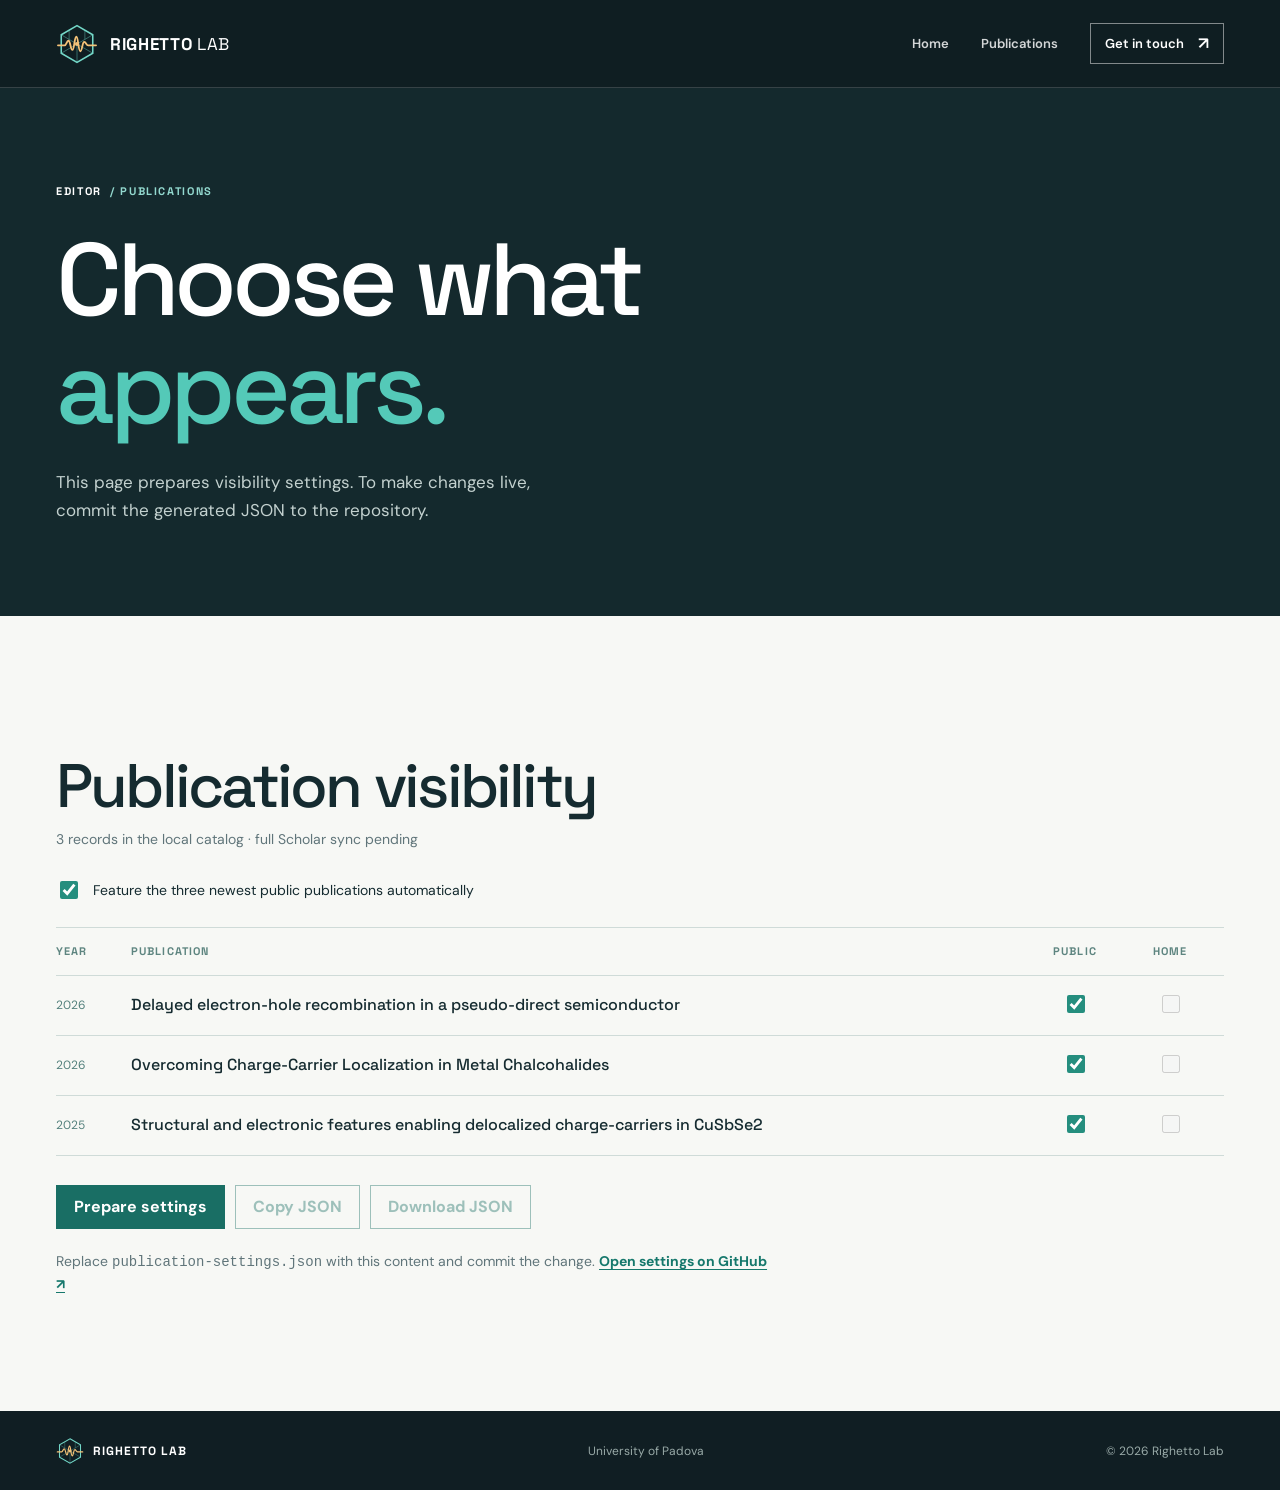
==== manage-publications.html @ 60f11b6e "Add Scholar publication archive and updated people table" ====
<!doctype html>
<html lang="en">
  <head>
    <meta charset="utf-8">
    <meta name="viewport" content="width=device-width, initial-scale=1">
    <meta name="theme-color" content="#101e23">
    <meta name="robots" content="noindex">
    <title>Publication Visibility | Righetto Lab</title>
    <link rel="icon" type="image/svg+xml" href="assets/mark.svg">
    <link rel="preconnect" href="https://fonts.googleapis.com">
    <link rel="preconnect" href="https://fonts.gstatic.com" crossorigin>
    <link href="https://fonts.googleapis.com/css2?family=DM+Sans:wght@400;500;600;700&family=Space+Grotesk:wght@400;500;600;700&display=swap" rel="stylesheet">
    <link rel="stylesheet" href="styles.css">
    <script src="script.js" defer></script>
    <script src="publications.js" defer></script>
  </head>
  <body>
    <a class="skip-link" href="#main">Skip to content</a>
    <header class="site-header inner-header" id="site-header"><a class="brand" href="index.html" aria-label="Righetto Lab, home"><img src="assets/mark.svg" alt="" width="42" height="42"><span class="brand-name">RIGHETTO <span>LAB</span></span></a><nav class="desktop-nav" aria-label="Main navigation"><a href="index.html">Home</a><a href="publications.html">Publications</a><a class="nav-contact" href="index.html#contact">Get in touch <span aria-hidden="true">&#8599;</span></a></nav><button class="menu-toggle" type="button" aria-label="Open navigation" aria-expanded="false" aria-controls="mobile-nav"><span></span><span></span></button></header>
    <nav class="mobile-nav" id="mobile-nav" aria-label="Mobile navigation" hidden><a href="index.html">Home</a><a href="publications.html">Publications</a><a href="index.html#contact">Get in touch</a></nav>
    <main id="main">
      <section class="manager-intro"><div class="page-wrap"><div class="section-label section-label-light"><span>EDITOR</span> / PUBLICATIONS</div><h1 class="display-heading">Choose what<br><em>appears.</em></h1><p>This page prepares visibility settings. To make changes live, commit the generated JSON to the repository.</p></div></section>
      <section class="manager-section section-pad"><div class="page-wrap">
        <div class="manager-heading"><h2>Publication visibility</h2><p id="manager-status" aria-live="polite">Loading publication records...</p></div>
        <label class="automatic-featured"><input type="checkbox" id="automatic-featured"> Feature the three newest public publications automatically</label>
        <div class="manager-table-wrap"><table class="manager-table"><thead><tr><th scope="col">Year</th><th scope="col">Publication</th><th scope="col">Public</th><th scope="col">Home</th></tr></thead><tbody id="manager-publications"></tbody></table></div>
        <div class="manager-actions"><button class="action-button" type="button" id="prepare-settings">Prepare settings</button><button class="secondary-button" type="button" id="copy-settings" disabled>Copy JSON</button><button class="secondary-button" type="button" id="download-settings" disabled>Download JSON</button></div>
        <textarea id="settings-output" class="settings-output" aria-label="Generated publication settings JSON" readonly hidden></textarea>
        <p class="manager-instruction">Replace <code>publication-settings.json</code> with this content and commit the change. <a href="https://github.com/Semicond-Collective/Lab/edit/main/publication-settings.json" target="_blank" rel="noopener noreferrer">Open settings on GitHub &#8599;</a></p>
      </div></section>
    </main>
    <footer class="site-footer"><div class="page-wrap footer-layout"><a class="footer-brand" href="index.html"><img src="assets/mark.svg" alt="" width="28" height="28"> RIGHETTO LAB</a><span>University of Padova</span><span>&copy; <span id="year">2026</span> Righetto Lab</span></div></footer>
  </body>
</html>
---- styles.css ----
:root {
  --ink: #152b30;
  --deep: #101e23;
  --teal: #54c9b8;
  --pale: #edf4f2;
  --paper: #f7f8f5;
  --line: #cfdbd8;
  --muted: #60757a;
  --amber: #f0bd78;
  --font-display: 'Space Grotesk', 'Trebuchet MS', sans-serif;
  --font-body: 'DM Sans', 'Trebuchet MS', sans-serif;
  --wrap: min(100% - 112px, 1380px);
}

* { box-sizing: border-box; }
html { scroll-behavior: smooth; }
body { margin: 0; background: var(--paper); color: var(--ink); font-family: var(--font-body); -webkit-font-smoothing: antialiased; }
body.menu-open { overflow: hidden; }
button, a { -webkit-tap-highlight-color: transparent; }
a { color: inherit; text-decoration: none; }
button { font: inherit; }
img { display: block; max-width: 100%; }
::selection { background: var(--teal); color: var(--deep); }
:focus-visible { outline: 2px solid var(--teal); outline-offset: 5px; }
.page-wrap { width: var(--wrap); margin-inline: auto; }
.skip-link { position: absolute; left: 16px; top: -80px; z-index: 100; padding: 10px 16px; background: white; color: var(--ink); }
.skip-link:focus { top: 16px; }

.site-header { position: fixed; inset: 0 0 auto; z-index: 50; height: 88px; display: flex; align-items: center; justify-content: space-between; padding: 0 max(56px, calc((100vw - 1380px) / 2)); color: white; border-bottom: 1px solid rgba(255,255,255,.16); transition: background .3s ease, height .3s ease, box-shadow .3s ease; }
.site-header.scrolled, body.menu-open .site-header { height: 76px; background: rgba(16,30,35,.97); box-shadow: 0 8px 28px rgba(0,0,0,.13); }
.brand { display: inline-flex; align-items: center; gap: 12px; flex: none; }
.brand img { width: 42px; height: 42px; }
.brand-name { font-family: var(--font-display); font-size: 17px; font-weight: 700; letter-spacing: .04em; white-space: nowrap; }
.brand-name span { font-weight: 400; }
.desktop-nav { display: flex; align-items: center; gap: clamp(21px, 2.5vw, 42px); font-size: 13px; font-weight: 600; }
.desktop-nav a:not(.nav-contact) { position: relative; padding-block: 34px; color: rgba(255,255,255,.82); transition: color .2s; }
.desktop-nav a:not(.nav-contact)::after { content: ''; position: absolute; bottom: 27px; left: 0; right: 100%; height: 1px; background: var(--teal); transition: right .25s; }
.desktop-nav a:not(.nav-contact):hover { color: white; }
.desktop-nav a:not(.nav-contact):hover::after { right: 0; }
.nav-contact { display: inline-flex; align-items: center; gap: 14px; padding: 11px 14px; border: 1px solid rgba(255,255,255,.48); transition: border-color .2s, background .2s; }
.nav-contact:hover { background: var(--teal); border-color: var(--teal); color: var(--deep); }
.nav-contact span { font-size: 17px; line-height: 1; }
.menu-toggle, .mobile-nav { display: none; }

.hero { position: relative; height: min(850px, 92svh); min-height: 650px; overflow: hidden; color: white; background: var(--deep); }
.hero-image, .hero-shade { position: absolute; inset: 0; }
.hero-image { background: url('assets/optical-table.webp') center center / cover no-repeat; transform: scale(1.04); will-change: transform; }
.hero-shade { background: linear-gradient(90deg, rgba(7,17,21,.91) 0%, rgba(7,17,21,.78) 27%, rgba(7,17,21,.34) 56%, rgba(7,17,21,.03) 100%), linear-gradient(0deg, rgba(8,20,23,.4), transparent 28%); }
.hero-content { position: relative; z-index: 2; padding-top: clamp(178px, 20vh, 238px); }
.hero-kicker { display: flex; align-items: center; gap: 11px; margin-bottom: 27px; color: #c5d6d4; font-size: 11px; font-weight: 700; letter-spacing: .13em; text-transform: uppercase; }
.signal-dot { width: 7px; height: 7px; flex: none; border-radius: 50%; background: var(--teal); box-shadow: 0 0 15px var(--teal); }
.kicker-separator { opacity: .55; }
.hero h1 { margin: 0; font: 500 clamp(78px, 9.1vw, 154px)/.82 var(--font-display); letter-spacing: -.055em; }
.hero-period { color: var(--teal); }
.hero-statement { margin: 33px 0 13px; font: 500 clamp(23px, 2.3vw, 36px)/1.14 var(--font-display); letter-spacing: -.035em; }
.hero-statement em, .display-heading em { font-style: normal; color: var(--teal); }
.hero-copy { max-width: 438px; margin: 0; color: #cfddda; font-size: 15px; line-height: 1.65; }
.hero-link { display: inline-flex; align-items: center; gap: 37px; padding: 15px 0 11px; margin-top: 28px; border-bottom: 1px solid var(--teal); color: white; font-size: 13px; font-weight: 700; transition: gap .2s, color .2s; }
.hero-link:hover { gap: 47px; color: var(--teal); }
.hero-link span { color: var(--teal); font-size: 19px; }
.hero-edge-note { position: absolute; z-index: 2; right: 55px; bottom: 54px; color: rgba(255,255,255,.7); font: 600 10px var(--font-display); letter-spacing: .22em; writing-mode: vertical-rl; }
.hero-image-credit { position: absolute; bottom: 15px; right: 54px; color: rgba(255,255,255,.6); font-size: 10px; letter-spacing: .05em; }
.enter { animation: enterUp .7s both; }
.hero-kicker.enter { animation-delay: .08s; }
.hero h1.enter { animation-delay: .16s; }
.hero-statement.enter { animation-delay: .28s; }
.hero-copy.enter { animation-delay: .38s; }
.hero-link.enter { animation-delay: .48s; }
@keyframes enterUp { from { opacity: 0; transform: translateY(22px); } to { opacity: 1; transform: translateY(0); } }

.section-pad { padding-block: clamp(88px, 9vw, 150px); }
.section-label { display: flex; align-items: center; gap: 8px; color: #437b78; font: 700 11px var(--font-display); letter-spacing: .15em; }
.section-label span { color: var(--ink); }
.section-label-light { color: #93d9cf; }
.section-label-light span { color: white; }
.display-heading { margin: 0; font: 500 clamp(45px, 5.6vw, 82px)/1.05 var(--font-display); letter-spacing: -.052em; }
.display-heading em { color: #438e86; }
.intro { background: var(--paper); }
.intro-grid { display: grid; grid-template-columns: 1.35fr .65fr; gap: 9%; align-items: end; margin-top: 38px; margin-bottom: 82px; }
.intro-lead { max-width: 460px; margin: 0 0 5px; color: #53676b; font-size: clamp(17px, 1.55vw, 21px); line-height: 1.55; }
.research-list { border-top: 1px solid var(--line); }
.research-row { display: grid; grid-template-columns: 190px minmax(0, 1fr) 28px; gap: 42px; align-items: start; padding: 34px 4px 37px; border-bottom: 1px solid var(--line); transition: padding-left .25s, background .25s; }
.research-row:hover { padding-left: 13px; background: #eef5f2; }
.row-index { padding-top: 6px; color: #52817d; font: 700 10px var(--font-display); letter-spacing: .14em; }
.research-row h3 { margin: 0 0 10px; font: 500 clamp(26px, 2.5vw, 35px)/1.15 var(--font-display); letter-spacing: -.035em; }
.research-row p { max-width: 700px; margin: 0; color: var(--muted); font-size: 15px; line-height: 1.6; }
.row-mark { color: #4a9d91; font-size: 24px; transition: transform .25s; }
.research-row:hover .row-mark { transform: translate(3px, -3px); }

.image-interlude { position: relative; min-height: clamp(500px, 62vw, 690px); overflow: hidden; color: white; background: #284247; }
.image-interlude > img { position: absolute; inset: 0; width: 100%; height: 100%; object-fit: cover; object-position: center 50%; }
.image-interlude-overlay { position: absolute; inset: 0; background: linear-gradient(90deg, rgba(8,25,29,.76), rgba(8,25,29,.28) 58%, transparent), linear-gradient(0deg, rgba(8,25,29,.32), transparent 35%); }
.image-interlude-content { position: relative; padding-top: clamp(93px, 10vw, 145px); }
.image-interlude-content p { margin: 40px 0 0; max-width: 840px; font: 500 clamp(47px, 6.5vw, 99px)/1.05 var(--font-display); letter-spacing: -.055em; }
.image-caption { position: absolute; right: 56px; bottom: 25px; font-size: 10px; color: rgba(255,255,255,.8); }

.approach { background: #13272c; color: white; }
.approach-layout { display: grid; grid-template-columns: 1fr .88fr; gap: 8%; align-items: center; }
.approach .display-heading { margin-top: 41px; font-size: clamp(44px, 5vw, 72px); }
.approach .display-heading em { color: var(--teal); }
.approach-copy > p { max-width: 565px; margin: 28px 0; color: #b5c8c9; font-size: 17px; line-height: 1.7; }
.text-link { display: inline-flex; align-items: center; gap: 26px; padding-block: 8px; border-bottom: 1px solid currentColor; font-size: 13px; font-weight: 700; transition: gap .22s, color .22s; }
.text-link:hover { gap: 36px; color: #2a9b8b; }
.approach .text-link { color: var(--teal); }
.wave-panel { position: relative; min-height: 475px; background: radial-gradient(ellipse at 53% 50%, rgba(33,88,88,.32), transparent 67%); }
.wave-illustration { width: 100%; height: 100%; min-height: 475px; }
.wave-path { stroke-dasharray: 860; stroke-dashoffset: 860; animation: drawWave 2.2s ease forwards paused; }
.wave-panel.is-visible .wave-path { animation-play-state: running; }
@keyframes drawWave { to { stroke-dashoffset: 0; } }

.publications { background: #edf3f1; }
.pub-heading-line { display: flex; justify-content: space-between; align-items: end; gap: 50px; margin: 39px 0 65px; }
.pub-heading-line .text-link { flex: none; margin-bottom: 7px; }
.publication-list { border-top: 1px solid #bbcfca; }
.publication { display: grid; grid-template-columns: 140px minmax(0, 1fr) 30px; gap: 35px; align-items: start; padding: 34px 3px 37px; border-bottom: 1px solid #bbcfca; transition: padding-left .2s, color .2s; }
.publication:hover { padding-left: 13px; color: #288b7d; }
.pub-year { padding-top: 8px; color: #5f837f; font: 700 12px var(--font-display); }
.pub-body { display: grid; gap: 11px; }
.pub-body strong { max-width: 850px; font: 500 clamp(21px, 2.1vw, 29px)/1.22 var(--font-display); letter-spacing: -.025em; }
.pub-body > span { color: #637b7b; font-size: 13px; }
.pub-arrow { font-size: 22px; line-height: 1; }

.people { background: var(--paper); }
.people-layout { display: grid; grid-template-columns: 1.08fr .92fr; gap: 9%; }
.people .display-heading { margin-top: 38px; font-size: clamp(44px, 5vw, 72px); }
.people-content { align-self: end; display: flex; align-items: end; gap: 28px; padding-bottom: 4px; }
.person-monogram { position: relative; display: grid; place-items: center; flex: none; width: 147px; aspect-ratio: 1; background: #dce9e5; color: #2e726d; font: 500 48px var(--font-display); letter-spacing: -.08em; overflow: hidden; }
.monogram-wave { position: absolute; top: -66px; right: -13px; color: #86cbbd; font: 400 190px var(--font-display); transform: rotate(-26deg); opacity: .6; }
.person-info h3 { margin: 0 0 8px; font: 500 26px var(--font-display); letter-spacing: -.04em; }
.person-info p { margin: 0 0 17px; color: var(--muted); font-size: 14px; line-height: 1.55; }

.contact { background: #1c3b3d; color: white; }
.contact-layout { display: grid; grid-template-columns: 1fr .84fr; gap: 10%; align-items: end; }
.contact .display-heading { margin-top: 38px; }
.contact .display-heading em { color: var(--teal); }
.contact-details { padding-bottom: 4px; }
.contact-details > p { margin: 0 0 18px; color: #c4d7d3; font-size: 16px; }
.contact-email { display: inline-flex; align-items: center; gap: 20px; padding-bottom: 12px; border-bottom: 1px solid var(--teal); color: white; font: 500 clamp(19px, 2.2vw, 30px) var(--font-display); letter-spacing: -.03em; overflow-wrap: anywhere; transition: color .2s; }
.contact-email:hover { color: var(--teal); }
.contact-email span { flex: none; color: var(--teal); font-size: 20px; }
.contact-details address { margin-top: 34px; color: #9bb8b7; font-size: 13px; font-style: normal; line-height: 1.8; }
.site-footer { padding-block: 26px; background: #101e23; color: #99aaa8; font-size: 12px; }
.footer-layout { display: flex; align-items: center; justify-content: space-between; gap: 25px; }
.footer-brand { display: inline-flex; align-items: center; gap: 9px; color: white; font: 700 12px var(--font-display); letter-spacing: .08em; }

.publication-message { margin: 0; padding: 30px 3px; color: var(--muted); font-size: 15px; }
.pub-meta { line-height: 1.5; }
.inner-header { background: rgba(16,30,35,.97); }
.archive-intro, .manager-intro { padding-block: 184px 104px; color: white; background: #14292d; }
.archive-intro-inner { display: grid; grid-template-columns: 1.25fr .75fr; column-gap: 9%; align-items: end; }
.archive-intro .section-label, .manager-intro .section-label { grid-column: 1 / -1; margin-bottom: 28px; }
.archive-intro .display-heading, .manager-intro .display-heading { font-size: clamp(68px, 8vw, 118px); }
.archive-intro .display-heading em, .manager-intro .display-heading em { color: var(--teal); }
.archive-intro p, .manager-intro p { max-width: 430px; margin: 0 0 4px; color: #c3d1cf; font-size: 17px; line-height: 1.65; }
.archive-source { display: inline-flex; align-items: center; gap: 16px; grid-column: 2; justify-self: start; margin-top: 27px; border-bottom: 1px solid var(--teal); padding-bottom: 8px; color: var(--teal); font-size: 13px; font-weight: 700; }
.archive-section, .manager-section { background: var(--paper); }
.archive-head { display: flex; justify-content: space-between; align-items: end; gap: 40px; }
.archive-head h2, .manager-heading h2 { margin: 22px 0 9px; font: 500 clamp(39px, 4.8vw, 65px)/1.1 var(--font-display); letter-spacing: -.045em; }
.archive-status, .manager-heading p { margin: 0; color: var(--muted); font-size: 14px; }
.archive-count { margin: 0 0 3px; color: #4b7874; font: 700 12px var(--font-display); white-space: nowrap; }
.archive-toolbar { display: grid; grid-template-columns: minmax(0, 1fr) 190px; gap: 22px; margin-top: 48px; padding-bottom: 25px; }
.archive-toolbar label { display: grid; gap: 10px; color: #527a76; font: 700 11px var(--font-display); letter-spacing: .08em; text-transform: uppercase; }
.archive-toolbar input, .archive-toolbar select { width: 100%; min-height: 49px; padding: 10px 13px; border: 1px solid #b8ceca; border-radius: 0; background: #fff; color: var(--ink); font: 400 15px var(--font-body); letter-spacing: 0; text-transform: none; }
.archive-toolbar input:focus, .archive-toolbar select:focus { border-color: #228b7f; outline: 1px solid #228b7f; }
.archive-list { min-height: 150px; }
.archive-list .publication { grid-template-columns: 100px minmax(0, 1fr) 28px; }
.archive-list .pub-body strong { max-width: 950px; }
.archive-end-note { margin: 25px 0 0; color: #6b817f; font-size: 12px; }
.people-heading { margin-top: 38px; margin-bottom: 65px; }
.people-table-wrap { width: 100%; overflow-x: auto; border-top: 1px solid var(--line); }
.people-table { width: 100%; border-collapse: collapse; text-align: left; table-layout: fixed; }
.people-table th, .people-table td { padding: 25px 15px 27px 0; border-bottom: 1px solid var(--line); vertical-align: top; }
.people-table thead th { padding-block: 13px; color: #5e8580; font: 700 11px var(--font-display); letter-spacing: .12em; text-transform: uppercase; }
.people-table th:first-child, .people-table td:first-child { width: 20%; }
.people-table th:nth-child(2), .people-table td:nth-child(2) { width: 27%; }
.people-table th:nth-child(3), .people-table td:nth-child(3) { width: 40%; }
.people-table th:nth-child(4), .people-table td:nth-child(4) { width: 13%; }
.people-table tbody th { font: 500 clamp(19px, 2vw, 27px)/1.18 var(--font-display); letter-spacing: -.03em; }
.people-table tbody td { color: var(--muted); font-size: 14px; line-height: 1.55; }
.people-table tbody td:first-child { color: #498077; font: 700 11px var(--font-display); letter-spacing: .08em; text-transform: uppercase; }
.people-table a { display: inline-flex; gap: 7px; color: #227f72; font-weight: 700; white-space: nowrap; }
.people-table a:hover { text-decoration: underline; text-underline-offset: 4px; }
.contact-unavailable { color: #91a6a2; }
.alumni-heading { margin: 56px 0 18px; font: 500 30px var(--font-display); letter-spacing: -.04em; }
.manager-intro { padding-bottom: 88px; }
.manager-intro p { margin-top: 27px; max-width: 530px; }
.manager-heading { margin-bottom: 30px; }
.automatic-featured { display: flex; align-items: center; gap: 12px; width: fit-content; margin-bottom: 25px; font-size: 14px; }
.automatic-featured input, .manager-table input { accent-color: #258e7e; width: 18px; height: 18px; cursor: pointer; }
.manager-table-wrap { overflow-x: auto; border-top: 1px solid var(--line); }
.manager-table { width: 100%; border-collapse: collapse; min-width: 640px; text-align: left; }
.manager-table th, .manager-table td { padding: 16px 13px 17px 0; border-bottom: 1px solid var(--line); }
.manager-table thead th { color: #5e8580; font: 700 11px var(--font-display); letter-spacing: .1em; text-transform: uppercase; }
.manager-table th:nth-child(1), .manager-table td:nth-child(1) { width: 75px; }
.manager-table th:nth-child(3), .manager-table td:nth-child(3), .manager-table th:nth-child(4), .manager-table td:nth-child(4) { width: 95px; text-align: center; }
.manager-table tbody th { font: 500 16px/1.35 var(--font-display); }
.manager-table tbody td:first-child { color: #53807c; font-size: 12px; }
.manager-actions { display: flex; flex-wrap: wrap; gap: 10px; margin-top: 29px; }
.action-button, .secondary-button { min-height: 44px; padding: 9px 17px; border: 1px solid #196e64; border-radius: 0; background: #196e64; color: white; font-weight: 700; cursor: pointer; }
.secondary-button { background: transparent; color: #196e64; }
.action-button:hover { background: #10564e; }
.secondary-button:hover { background: #e2f0eb; }
.secondary-button:disabled { opacity: .4; cursor: not-allowed; }
.settings-output { display: block; width: min(100%, 660px); min-height: 180px; margin-top: 20px; padding: 15px; border: 1px solid #b8ceca; background: #fff; color: var(--ink); font: 13px/1.5 monospace; }
.settings-output[hidden] { display: none; }
.manager-instruction { max-width: 720px; margin: 21px 0 0; color: var(--muted); font-size: 14px; line-height: 1.6; }
.manager-instruction a { color: #16786c; font-weight: 700; text-decoration: underline; text-underline-offset: 3px; }

.reveal { opacity: 0; transform: translateY(28px); transition: opacity .7s ease, transform .7s ease; }
.reveal.is-visible { opacity: 1; transform: translateY(0); }

@media (max-width: 1050px) {
  :root { --wrap: min(100% - 72px, 1380px); }
  .site-header { padding-inline: 36px; }
  .desktop-nav { gap: 17px; font-size: 12px; }
  .approach-layout { gap: 3%; }
  .people-content { gap: 18px; }
  .person-monogram { width: 115px; font-size: 40px; }
}

@media (max-width: 800px) {
  :root { --wrap: min(100% - 44px, 1380px); }
  .site-header { height: 74px; padding-inline: 22px; }
  .site-header.scrolled, body.menu-open .site-header { height: 70px; }
  .brand img { width: 37px; height: 37px; }
  .brand-name { font-size: 15px; }
  .desktop-nav { display: none; }
  .menu-toggle { display: grid; gap: 6px; align-content: center; width: 42px; height: 42px; padding: 9px; border: 1px solid rgba(255,255,255,.45); background: transparent; cursor: pointer; }
  .menu-toggle span { width: 100%; height: 1px; background: white; transition: transform .2s; }
  .menu-toggle[aria-expanded="true"] span:first-child { transform: translateY(3.5px) rotate(45deg); }
  .menu-toggle[aria-expanded="true"] span:last-child { transform: translateY(-3.5px) rotate(-45deg); }
  .mobile-nav:not([hidden]) { position: fixed; z-index: 49; inset: 70px 0 0; display: flex; flex-direction: column; padding: 30px 22px; background: #101e23; color: white; }
  .mobile-nav a { padding: 18px 1px; border-bottom: 1px solid rgba(255,255,255,.18); font: 500 28px var(--font-display); }
  .hero { min-height: 640px; height: 91svh; }
  .hero-image { background-position: 59% center; }
  .hero-shade { background: linear-gradient(90deg, rgba(7,17,21,.91), rgba(7,17,21,.65) 60%, rgba(7,17,21,.3)), linear-gradient(0deg, rgba(7,17,21,.45), transparent 40%); }
  .hero-content { padding-top: clamp(175px, 24svh, 245px); }
  .hero h1 { font-size: clamp(72px, 13vw, 116px); }
  .hero-edge-note { display: none; }
  .hero-image-credit { right: 22px; }
  .intro-grid { grid-template-columns: 1fr; gap: 27px; margin-bottom: 60px; }
  .intro-lead { max-width: 650px; }
  .approach-layout, .people-layout, .contact-layout { grid-template-columns: 1fr; gap: 40px; }
  .wave-panel { min-height: 360px; }
  .wave-illustration { min-height: 360px; }
  .people-content { align-self: auto; }
  .contact-layout { gap: 50px; }
  .archive-intro-inner { grid-template-columns: 1fr; }
  .archive-intro p, .archive-source { grid-column: 1; }
  .archive-intro p { margin-top: 29px; }
  .archive-intro, .manager-intro { padding-block: 150px 80px; }
  .people-table { min-width: 680px; }
}

@media (max-width: 600px) {
  :root { --wrap: min(100% - 40px, 1380px); }
  .hero { min-height: 520px; height: 88svh; }
  .hero-content { padding-top: clamp(160px, 23svh, 212px); }
  .hero-kicker { flex-wrap: wrap; max-width: 310px; gap: 8px; margin-bottom: 27px; font-size: 9px; line-height: 1.5; }
  .hero h1 { font-size: clamp(68px, 15.5vw, 91px); }
  .hero-statement { margin-top: 29px; font-size: 26px; }
  .hero-copy { max-width: 340px; font-size: 13px; }
  .hero-link { margin-top: 20px; }
  .section-pad { padding-block: 82px; }
  .display-heading { font-size: clamp(42px, 10.8vw, 60px); }
  .intro-grid { margin-top: 31px; margin-bottom: 52px; }
  .intro-lead { font-size: 17px; }
  .research-row { grid-template-columns: 1fr 22px; gap: 11px; padding-block: 27px 31px; }
  .row-index { grid-column: 1 / -1; padding: 0 0 4px; }
  .research-row h3 { font-size: 27px; }
  .research-row p { font-size: 14px; }
  .row-mark { grid-column: 2; grid-row: 2; }
  .image-interlude { min-height: 520px; }
  .image-interlude > img { object-position: 54% center; }
  .image-interlude-overlay { background: linear-gradient(90deg, rgba(8,25,29,.7), rgba(8,25,29,.28)), linear-gradient(0deg, rgba(8,25,29,.34), transparent); }
  .image-interlude-content { padding-top: 95px; }
  .image-interlude-content p { margin-top: 31px; font-size: clamp(43px, 10.5vw, 63px); }
  .image-caption { right: 20px; left: 20px; bottom: 19px; text-align: right; }
  .approach .display-heading, .people .display-heading { font-size: clamp(41px, 10vw, 58px); }
  .approach-copy > p { font-size: 15px; }
  .wave-panel, .wave-illustration { min-height: 270px; }
  .pub-heading-line { display: block; margin-bottom: 47px; }
  .pub-heading-line .text-link { margin-top: 25px; }
  .publication { grid-template-columns: 54px minmax(0, 1fr) 19px; gap: 12px; padding-block: 25px 29px; }
  .pub-body strong { font-size: 20px; }
  .pub-year { font-size: 11px; }
  .pub-arrow { font-size: 19px; }
  .people-content { align-items: flex-start; }
  .person-monogram { width: 84px; font-size: 30px; }
  .person-info h3 { font-size: 23px; }
  .person-info p { font-size: 13px; }
  .contact-email { font-size: clamp(17px, 4.4vw, 25px); }
  .footer-layout { flex-wrap: wrap; gap: 12px; }
  .footer-brand { width: 100%; }
  .archive-intro, .manager-intro { padding-block: 139px 68px; }
  .archive-intro .display-heading, .manager-intro .display-heading { font-size: clamp(58px, 14vw, 78px); }
  .archive-intro p, .manager-intro p { font-size: 15px; }
  .archive-head { display: block; }
  .archive-count { margin-top: 18px; }
  .archive-toolbar { grid-template-columns: 1fr; gap: 17px; margin-top: 35px; }
  .archive-list .publication { grid-template-columns: 50px minmax(0, 1fr) 19px; }
  .people-heading { margin-bottom: 40px; }
  .alumni-heading { margin-top: 45px; }
  .people-table { min-width: 0; }
  .people-table thead { position: absolute; width: 1px; height: 1px; padding: 0; margin: -1px; overflow: hidden; clip: rect(0,0,0,0); white-space: nowrap; border: 0; }
  .people-table tbody, .people-table tr, .people-table th, .people-table td { display: block; width: 100% !important; }
  .people-table tr { padding-block: 24px 26px; border-bottom: 1px solid var(--line); }
  .people-table th, .people-table td { padding: 0; border: 0; }
  .people-table tbody td:first-child { margin-bottom: 7px; }
  .people-table tbody th { margin-bottom: 10px; }
  .people-table tbody td:nth-child(3) { margin-bottom: 11px; }
}

@media (max-width: 600px) and (max-height: 620px) {
  .hero-content { padding-top: 130px; }
  .hero h1 { font-size: 65px; }
  .hero-statement { margin-top: 18px; font-size: 22px; }
  .hero-copy { font-size: 12px; line-height: 1.45; }
  .hero-link { margin-top: 12px; padding-top: 8px; }
}

@media (prefers-reduced-motion: reduce) {
  html { scroll-behavior: auto; }
  *, *::before, *::after { animation-duration: .01ms !important; transition-duration: .01ms !important; }
  .reveal { opacity: 1; transform: none; }
  .wave-path { stroke-dashoffset: 0; }
}
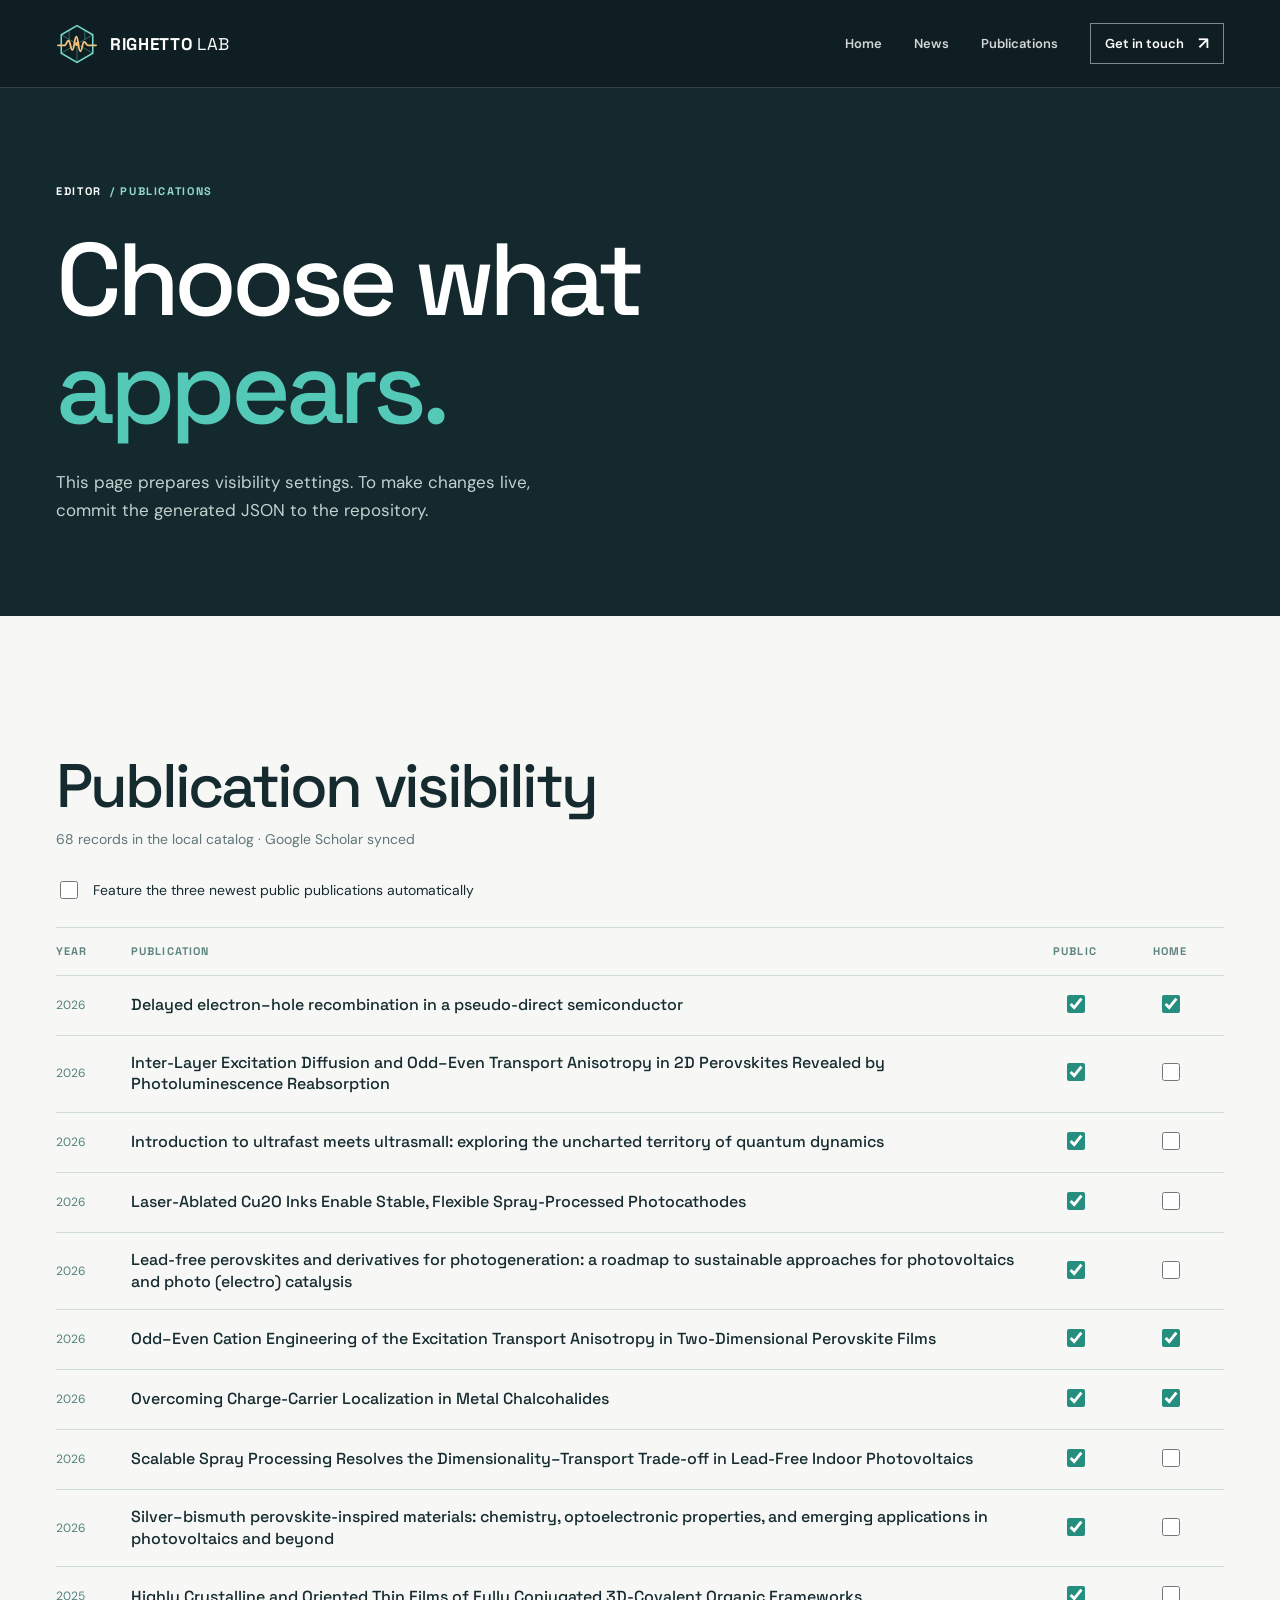
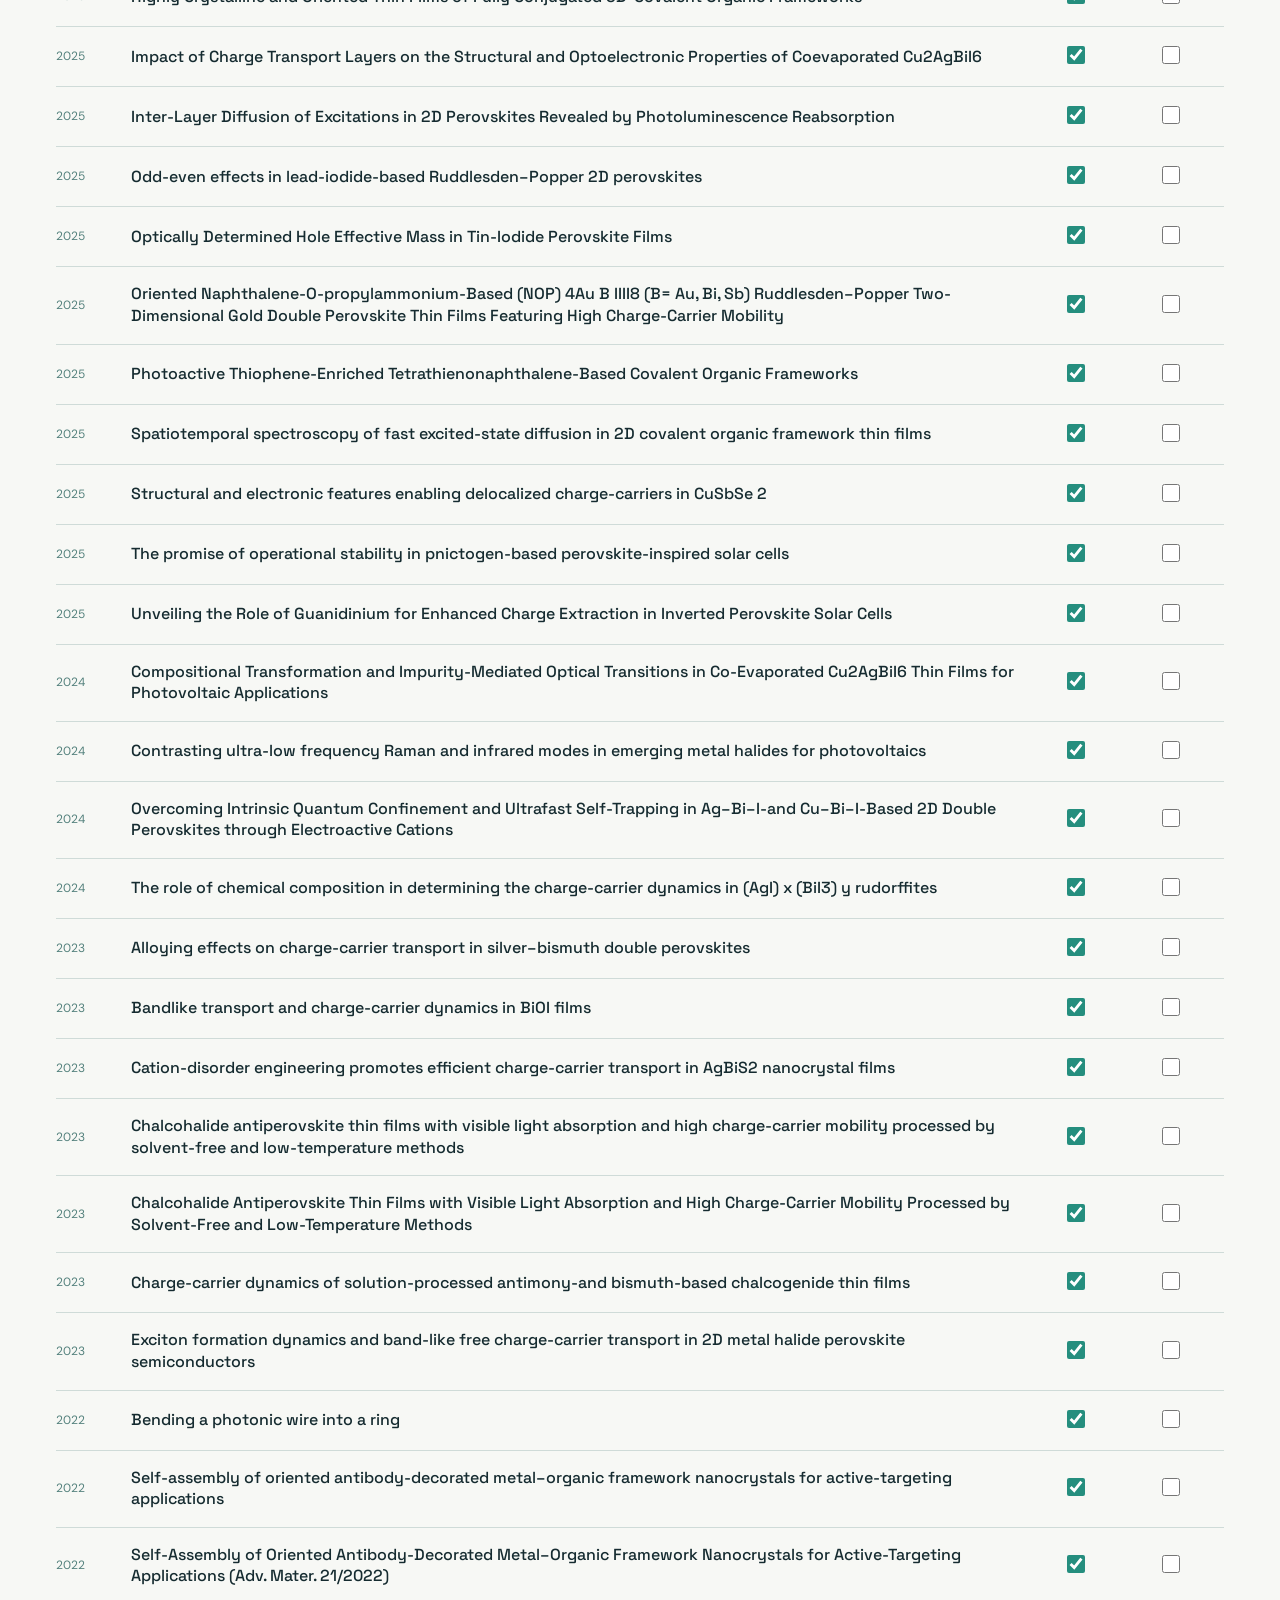
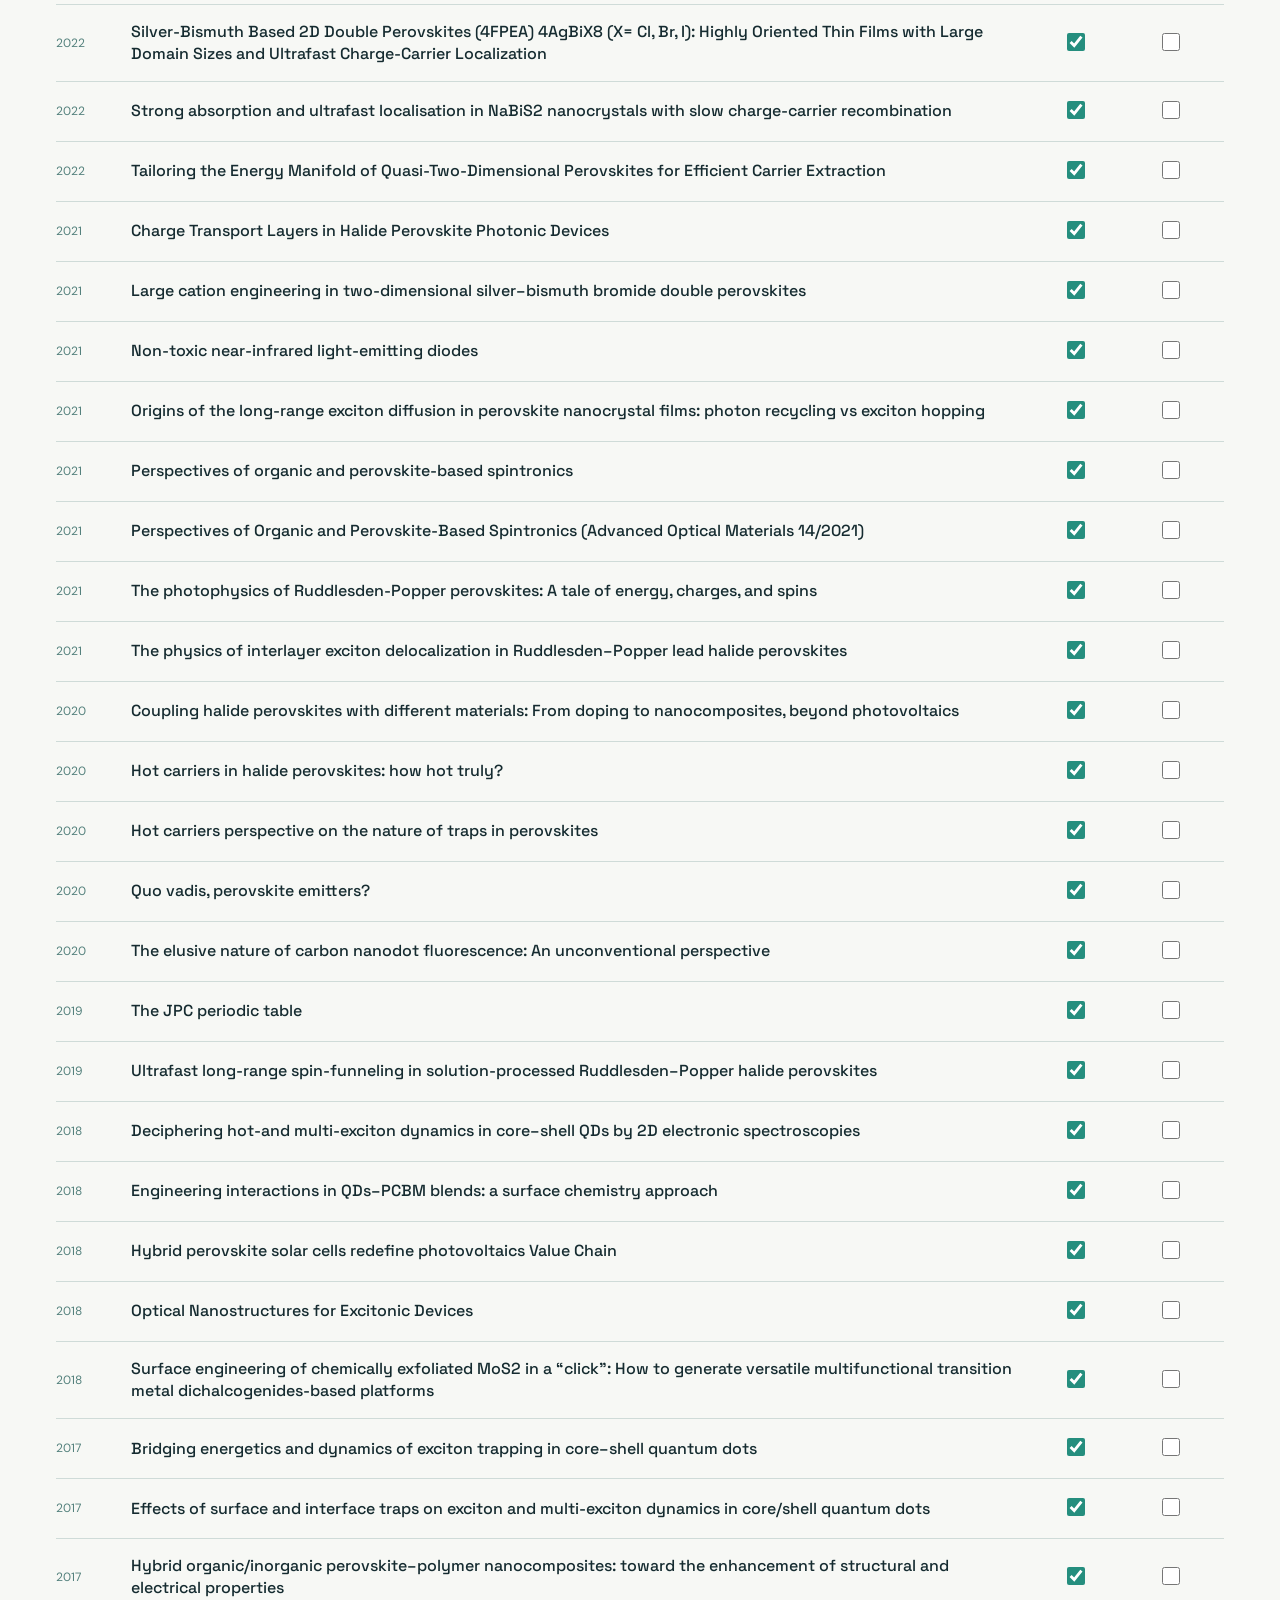
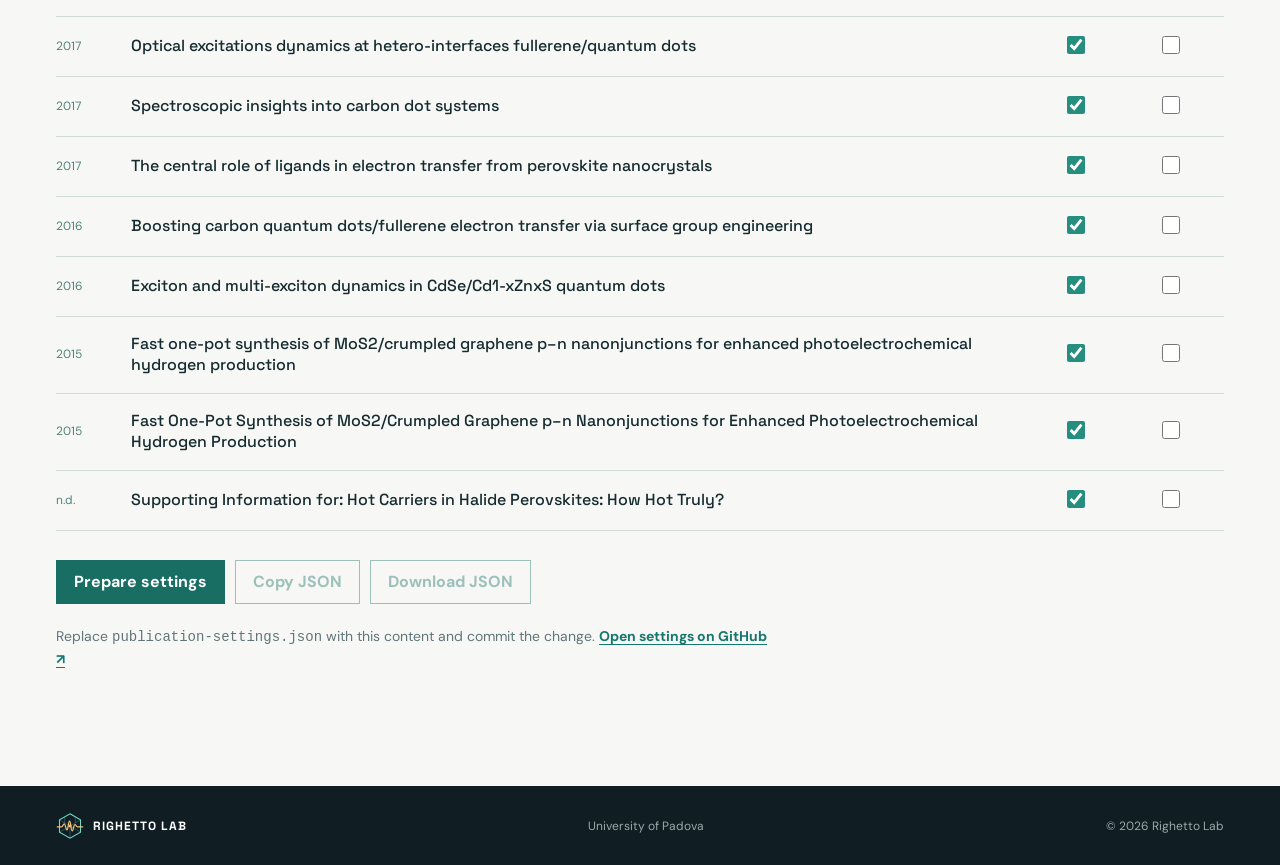
==== commit 246a0999: "Rework site content: materials section, facilities, news and gallery - Plain section headings with t" ====
--- a/manage-publications.html
+++ b/manage-publications.html
@@ -16,8 +16,8 @@
   </head>
   <body>
     <a class="skip-link" href="#main">Skip to content</a>
-    <header class="site-header inner-header" id="site-header"><a class="brand" href="index.html" aria-label="Righetto Lab, home"><img src="assets/mark.svg" alt="" width="42" height="42"><span class="brand-name">RIGHETTO <span>LAB</span></span></a><nav class="desktop-nav" aria-label="Main navigation"><a href="index.html">Home</a><a href="publications.html">Publications</a><a class="nav-contact" href="index.html#contact">Get in touch <span aria-hidden="true">&#8599;</span></a></nav><button class="menu-toggle" type="button" aria-label="Open navigation" aria-expanded="false" aria-controls="mobile-nav"><span></span><span></span></button></header>
-    <nav class="mobile-nav" id="mobile-nav" aria-label="Mobile navigation" hidden><a href="index.html">Home</a><a href="publications.html">Publications</a><a href="index.html#contact">Get in touch</a></nav>
+    <header class="site-header inner-header" id="site-header"><a class="brand" href="index.html" aria-label="Righetto Lab, home"><img src="assets/mark.svg" alt="" width="42" height="42"><span class="brand-name">RIGHETTO <span>LAB</span></span></a><nav class="desktop-nav" aria-label="Main navigation"><a href="index.html">Home</a><a href="news.html">News</a><a href="publications.html">Publications</a><a class="nav-contact" href="index.html#contact">Get in touch <span aria-hidden="true">&#8599;</span></a></nav><button class="menu-toggle" type="button" aria-label="Open navigation" aria-expanded="false" aria-controls="mobile-nav"><span></span><span></span></button></header>
+    <nav class="mobile-nav" id="mobile-nav" aria-label="Mobile navigation" hidden><a href="index.html">Home</a><a href="news.html">News</a><a href="publications.html">Publications</a><a href="index.html#contact">Get in touch</a></nav>
     <main id="main">
       <section class="manager-intro"><div class="page-wrap"><div class="section-label section-label-light"><span>EDITOR</span> / PUBLICATIONS</div><h1 class="display-heading">Choose what<br><em>appears.</em></h1><p>This page prepares visibility settings. To make changes live, commit the generated JSON to the repository.</p></div></section>
       <section class="manager-section section-pad"><div class="page-wrap">
--- a/styles.css
+++ b/styles.css
@@ -84,6 +84,9 @@
 .row-index { padding-top: 6px; color: #52817d; font: 700 10px var(--font-display); letter-spacing: .14em; }
 .research-row h3 { margin: 0 0 10px; font: 500 clamp(26px, 2.5vw, 35px)/1.15 var(--font-display); letter-spacing: -.035em; }
 .research-row p { max-width: 700px; margin: 0; color: var(--muted); font-size: 15px; line-height: 1.6; }
+.research-reference { display: inline-block; max-width: 700px; margin-top: 14px; color: #2f746b; font-size: 13px; font-weight: 600; line-height: 1.55; text-decoration: underline; text-underline-offset: 4px; }
+.research-reference:hover { color: #164e47; }
+.research-reference cite { font-style: normal; }
 .row-mark { color: #4a9d91; font-size: 24px; transition: transform .25s; }
 .research-row:hover .row-mark { transform: translate(3px, -3px); }
 
@@ -95,18 +98,21 @@
 .image-caption { position: absolute; right: 56px; bottom: 25px; font-size: 10px; color: rgba(255,255,255,.8); }
 
 .approach { background: #13272c; color: white; }
-.approach-layout { display: grid; grid-template-columns: 1fr .88fr; gap: 8%; align-items: center; }
+.approach-layout { display: grid; grid-template-columns: minmax(0, .95fr) minmax(0, 1.05fr); gap: 6%; align-items: center; }
 .approach .display-heading { margin-top: 41px; font-size: clamp(44px, 5vw, 72px); }
 .approach .display-heading em { color: var(--teal); }
 .approach-copy > p { max-width: 565px; margin: 28px 0; color: #b5c8c9; font-size: 17px; line-height: 1.7; }
+.approach-steps { max-width: 590px; margin: 31px 0 28px; padding: 0; list-style: none; border-top: 1px solid rgba(173, 211, 209, .22); }
+.approach-steps li { display: grid; grid-template-columns: 36px minmax(0, 1fr); gap: 13px; padding: 15px 0; border-bottom: 1px solid rgba(173, 211, 209, .22); }
+.approach-steps li > span { padding-top: 3px; color: var(--amber); font: 700 11px var(--font-display); }
+.approach-steps p { margin: 0; color: #b5c8c9; font-size: 14px; line-height: 1.6; }
+.approach-steps strong { color: white; font-weight: 700; }
+.optp-figure { margin: 0; }
+.optp-figure img { width: 100%; height: auto; }
+.optp-figure figcaption { max-width: 550px; margin: 0 auto; color: #a6bdbd; font-size: 12px; line-height: 1.5; text-align: center; }
 .text-link { display: inline-flex; align-items: center; gap: 26px; padding-block: 8px; border-bottom: 1px solid currentColor; font-size: 13px; font-weight: 700; transition: gap .22s, color .22s; }
 .text-link:hover { gap: 36px; color: #2a9b8b; }
 .approach .text-link { color: var(--teal); }
-.wave-panel { position: relative; min-height: 475px; background: radial-gradient(ellipse at 53% 50%, rgba(33,88,88,.32), transparent 67%); }
-.wave-illustration { width: 100%; height: 100%; min-height: 475px; }
-.wave-path { stroke-dasharray: 860; stroke-dashoffset: 860; animation: drawWave 2.2s ease forwards paused; }
-.wave-panel.is-visible .wave-path { animation-play-state: running; }
-@keyframes drawWave { to { stroke-dashoffset: 0; } }
 
 .publications { background: #edf3f1; }
 .pub-heading-line { display: flex; justify-content: space-between; align-items: end; gap: 50px; margin: 39px 0 65px; }
@@ -181,7 +187,10 @@
 .people-table a { display: inline-flex; gap: 7px; color: #227f72; font-weight: 700; white-space: nowrap; }
 .people-table a:hover { text-decoration: underline; text-underline-offset: 4px; }
 .contact-unavailable { color: #91a6a2; }
-.alumni-heading { margin: 56px 0 18px; font: 500 30px var(--font-display); letter-spacing: -.04em; }
+.people-subheading { margin: 56px 0 18px; font: 500 30px var(--font-display); letter-spacing: -.04em; }
+.collaborator-table th:first-child, .collaborator-table td:first-child { width: 38%; }
+.collaborator-table th:nth-child(2), .collaborator-table td:nth-child(2) { width: 42%; }
+.collaborator-table th:nth-child(3), .collaborator-table td:nth-child(3) { width: 20%; }
 .manager-intro { padding-bottom: 88px; }
 .manager-intro p { margin-top: 27px; max-width: 530px; }
 .manager-heading { margin-bottom: 30px; }
@@ -206,6 +215,96 @@
 .manager-instruction { max-width: 720px; margin: 21px 0 0; color: var(--muted); font-size: 14px; line-height: 1.6; }
 .manager-instruction a { color: #16786c; font-weight: 700; text-decoration: underline; text-underline-offset: 3px; }
 
+/* Plain section headings with a styled tagline underneath */
+.heading-block { display: grid; gap: 0; }
+.section-tagline { display: block; margin: 20px 0 0; color: #55696d; font: 400 clamp(20px, 2.1vw, 30px)/1.25 var(--font-display); letter-spacing: -.025em; }
+.section-tagline::before { content: ''; display: inline-block; vertical-align: middle; margin: -4px 18px 0 0; width: clamp(28px, 3vw, 46px); height: 2px; background: linear-gradient(90deg, var(--teal), var(--amber)); }
+.section-tagline em { font-style: normal; color: #438e86; }
+.section-tagline-light { color: #b5c8c9; }
+.section-tagline-light em { color: var(--teal); }
+.approach .section-tagline, .contact .section-tagline { margin-top: 18px; }
+
+/* Research references */
+.research-references { display: grid; gap: 6px; margin-top: 16px; }
+.research-references .research-reference { margin-top: 0; }
+.reference-label { color: #7a8e91; font: 700 10px var(--font-display); letter-spacing: .14em; text-transform: uppercase; }
+
+/* Funded-project banner */
+.interlude-subline { display: block; max-width: 720px; margin-top: 18px; font: 400 clamp(22px, 2.4vw, 34px)/1.2 var(--font-display); letter-spacing: -.03em; color: #e4efed; }
+.interlude-meta { display: inline-block; margin-top: 26px; padding-top: 12px; border-top: 1px solid var(--teal); color: #93d9cf; font: 700 11px var(--font-display); letter-spacing: .14em; text-transform: uppercase; }
+
+/* Facilities */
+.facilities { background: var(--paper); border-top: 1px solid var(--line); }
+.facility-list { border-top: 1px solid var(--line); }
+.facility-row { display: grid; grid-template-columns: minmax(0, .85fr) minmax(0, 1.15fr) 240px; gap: 42px; align-items: baseline; padding: 30px 4px 32px; border-bottom: 1px solid var(--line); transition: padding-left .25s, background .25s; }
+.facility-row:hover { padding-left: 13px; background: #eef5f2; }
+.facility-row h3 { margin: 0; font: 500 clamp(21px, 2vw, 27px)/1.2 var(--font-display); letter-spacing: -.03em; }
+.facility-row p { margin: 0; color: var(--muted); font-size: 15px; line-height: 1.6; }
+.status { justify-self: end; display: inline-flex; align-items: center; gap: 9px; padding: 7px 12px; border: 1px solid currentColor; font: 700 10px var(--font-display); letter-spacing: .12em; text-transform: uppercase; white-space: nowrap; }
+.status::before { content: ''; width: 7px; height: 7px; border-radius: 50%; background: currentColor; }
+.status-live { color: #227f72; }
+.status-live::before { box-shadow: 0 0 10px var(--teal); }
+.status-build { color: #a86a1c; }
+.status-planned { color: #7a8e91; }
+
+/* Join us */
+.join-panel { display: grid; grid-template-columns: minmax(0, .5fr) minmax(0, 1fr) auto; gap: 42px; align-items: end; margin-top: 72px; padding: 38px 40px; background: #13272c; color: white; }
+.join-panel h3 { margin: 0; font: 500 clamp(30px, 3vw, 44px)/1.05 var(--font-display); letter-spacing: -.045em; }
+.join-panel p { margin: 0; color: #b5c8c9; font-size: 15px; line-height: 1.65; }
+.join-panel .text-link { color: var(--teal); white-space: nowrap; }
+
+/* Materials */
+.materials { background: #13272c; color: white; }
+.materials-layout { display: grid; grid-template-columns: minmax(0, 1.05fr) minmax(0, .95fr); gap: 8%; margin-top: 38px; }
+.materials .display-heading { font-size: clamp(44px, 5vw, 72px); }
+.materials-copy > p { max-width: 640px; margin: 24px 0 0; color: #b5c8c9; font-size: 16px; line-height: 1.72; }
+.materials-copy > p.materials-lead { margin-top: 40px; color: #e1ecea; font-size: clamp(17px, 1.5vw, 20px); line-height: 1.6; }
+.materials-side { align-self: end; }
+.materials-subheading { margin: 0 0 16px; color: #93d9cf; font: 700 11px var(--font-display); letter-spacing: .15em; text-transform: uppercase; }
+.family-grid { display: grid; grid-template-columns: repeat(2, minmax(0, 1fr)); gap: 1px; margin: 0; padding: 0; list-style: none; background: rgba(173, 211, 209, .22); border: 1px solid rgba(173, 211, 209, .22); }
+.family-grid li { display: grid; gap: 6px; padding: 20px 20px 22px; background: #13272c; transition: background .25s; }
+.family-grid li:hover { background: #18323a; }
+.family-grid strong { font: 500 18px/1.25 var(--font-display); letter-spacing: -.02em; }
+.family-grid span { color: var(--amber); font-size: 13px; }
+.further-reading { display: grid; gap: 10px; margin-top: 30px; }
+.further-reading .reference-label { color: #93d9cf; }
+.further-reading a { color: #c4d7d3; font-size: 13px; line-height: 1.55; border-left: 2px solid var(--teal); padding-left: 12px; transition: color .2s; }
+.further-reading a:hover { color: var(--teal); }
+.further-reading cite { font-style: normal; color: white; }
+.status-shared { color: #3d6f8f; }
+
+/* People intro and projects */
+.people-intro { display: grid; grid-template-columns: 1.35fr .65fr; gap: 9%; align-items: end; margin: 38px 0 65px; }
+.project-line { display: block; margin-top: 6px; color: var(--ink); }
+
+/* News */
+.news { background: var(--paper); border-top: 1px solid var(--line); }
+.news-list { margin: 0; padding: 0; list-style: none; border-top: 1px solid var(--line); }
+.news-item, .news-entry { display: grid; grid-template-columns: 140px minmax(0, 1fr) 120px; gap: 35px; align-items: baseline; padding: 24px 3px 26px; border-bottom: 1px solid var(--line); transition: padding-left .2s, background .2s; }
+.news-item:hover { padding-left: 13px; background: #eef5f2; }
+.news-date { color: #5f837f; font: 700 12px var(--font-display); letter-spacing: .08em; }
+.news-title { font: 500 clamp(19px, 1.9vw, 25px)/1.25 var(--font-display); letter-spacing: -.025em; }
+a.news-title:hover { color: #288b7d; }
+.news-text { max-width: 760px; margin: 8px 0 0; color: var(--muted); font-size: 14px; line-height: 1.6; }
+.news-photos { justify-self: end; color: #227f72; font-size: 13px; font-weight: 700; white-space: nowrap; border-bottom: 1px solid currentColor; padding-bottom: 3px; }
+.news-photos-empty { border: 0; }
+.news-entry { grid-template-columns: 120px minmax(0, 1fr); scroll-margin-top: 100px; }
+.news-entry-highlight { background: #e3f1ec; padding-left: 13px; }
+.news-photo-strip { display: grid; grid-template-columns: repeat(auto-fill, minmax(180px, 1fr)); gap: 12px; margin-top: 18px; }
+.gallery-grid { display: grid; grid-template-columns: repeat(auto-fill, minmax(250px, 1fr)); gap: 18px; margin-top: 40px; }
+.gallery-item { margin: 0; }
+.gallery-item img { width: 100%; aspect-ratio: 4 / 3; object-fit: cover; background: #dce9e5; transition: opacity .2s; }
+.gallery-item a:hover img { opacity: .88; }
+.gallery-item figcaption { display: grid; gap: 4px; margin-top: 9px; color: var(--muted); font-size: 13px; line-height: 1.45; }
+.gallery-source { color: #227f72; font-size: 12px; font-weight: 700; }
+.gallery-source:hover { text-decoration: underline; text-underline-offset: 3px; }
+.news-archive { padding-top: 0; }
+
+/* Contact profile links */
+.profile-links { display: flex; flex-wrap: wrap; gap: 10px 28px; margin: 22px 0 0; padding: 0; list-style: none; }
+.profile-links a { display: inline-flex; gap: 8px; color: var(--teal); font-size: 13px; font-weight: 700; border-bottom: 1px solid rgba(84,201,184,.4); padding-bottom: 4px; }
+.profile-links a:hover { border-color: var(--teal); }
+
 .reveal { opacity: 0; transform: translateY(28px); transition: opacity .7s ease, transform .7s ease; }
 .reveal.is-visible { opacity: 1; transform: translateY(0); }
 
@@ -241,8 +340,7 @@
   .intro-grid { grid-template-columns: 1fr; gap: 27px; margin-bottom: 60px; }
   .intro-lead { max-width: 650px; }
   .approach-layout, .people-layout, .contact-layout { grid-template-columns: 1fr; gap: 40px; }
-  .wave-panel { min-height: 360px; }
-  .wave-illustration { min-height: 360px; }
+  .optp-figure { max-width: 700px; margin-inline: auto; }
   .people-content { align-self: auto; }
   .contact-layout { gap: 50px; }
   .archive-intro-inner { grid-template-columns: 1fr; }
@@ -250,6 +348,13 @@
   .archive-intro p { margin-top: 29px; }
   .archive-intro, .manager-intro { padding-block: 150px 80px; }
   .people-table { min-width: 680px; }
+  .facility-row { grid-template-columns: 1fr; gap: 10px; }
+  .status { justify-self: start; margin-top: 6px; }
+  .join-panel { grid-template-columns: 1fr; gap: 18px; padding: 30px 26px; }
+  .materials-layout, .people-intro { grid-template-columns: 1fr; gap: 40px; }
+  .news-item { grid-template-columns: 90px minmax(0, 1fr); }
+  .news-item .news-photos { grid-column: 2; justify-self: start; }
+  .news-item .news-photos-empty { display: none; }
 }
 
 @media (max-width: 600px) {
@@ -278,7 +383,6 @@
   .image-caption { right: 20px; left: 20px; bottom: 19px; text-align: right; }
   .approach .display-heading, .people .display-heading { font-size: clamp(41px, 10vw, 58px); }
   .approach-copy > p { font-size: 15px; }
-  .wave-panel, .wave-illustration { min-height: 270px; }
   .pub-heading-line { display: block; margin-bottom: 47px; }
   .pub-heading-line .text-link { margin-top: 25px; }
   .publication { grid-template-columns: 54px minmax(0, 1fr) 19px; gap: 12px; padding-block: 25px 29px; }
@@ -300,7 +404,17 @@
   .archive-toolbar { grid-template-columns: 1fr; gap: 17px; margin-top: 35px; }
   .archive-list .publication { grid-template-columns: 50px minmax(0, 1fr) 19px; }
   .people-heading { margin-bottom: 40px; }
-  .alumni-heading { margin-top: 45px; }
+  .section-tagline { font-size: 20px; }
+  .section-tagline::before { margin-right: 12px; }
+  .facility-row p { font-size: 14px; }
+  .join-panel { margin-top: 52px; }
+  .materials .display-heading { font-size: clamp(38px, 9.5vw, 54px); }
+  .materials-copy > p { font-size: 15px; }
+  .family-grid { grid-template-columns: 1fr; }
+  .news-item, .news-entry { grid-template-columns: 1fr; gap: 6px; padding-block: 20px 22px; }
+  .news-item .news-photos { grid-column: 1; }
+  .people-intro { margin-bottom: 40px; }
+  .people-subheading { margin-top: 45px; }
   .people-table { min-width: 0; }
   .people-table thead { position: absolute; width: 1px; height: 1px; padding: 0; margin: -1px; overflow: hidden; clip: rect(0,0,0,0); white-space: nowrap; border: 0; }
   .people-table tbody, .people-table tr, .people-table th, .people-table td { display: block; width: 100% !important; }
@@ -309,6 +423,7 @@
   .people-table tbody td:first-child { margin-bottom: 7px; }
   .people-table tbody th { margin-bottom: 10px; }
   .people-table tbody td:nth-child(3) { margin-bottom: 11px; }
+  .collaborator-table tbody td:nth-child(2) { margin-bottom: 9px; }
 }
 
 @media (max-width: 600px) and (max-height: 620px) {
@@ -325,3 +440,7 @@
   .reveal { opacity: 1; transform: none; }
   .wave-path { stroke-dashoffset: 0; }
 }
+
+/* Tagline on inner-page hero (news page) */
+.archive-intro .section-tagline { max-width: none; margin: 26px 0 0; color: #b5c8c9; font-size: clamp(20px, 2.1vw, 30px); line-height: 1.25; }
+.archive-intro .section-tagline em { color: var(--teal); }
